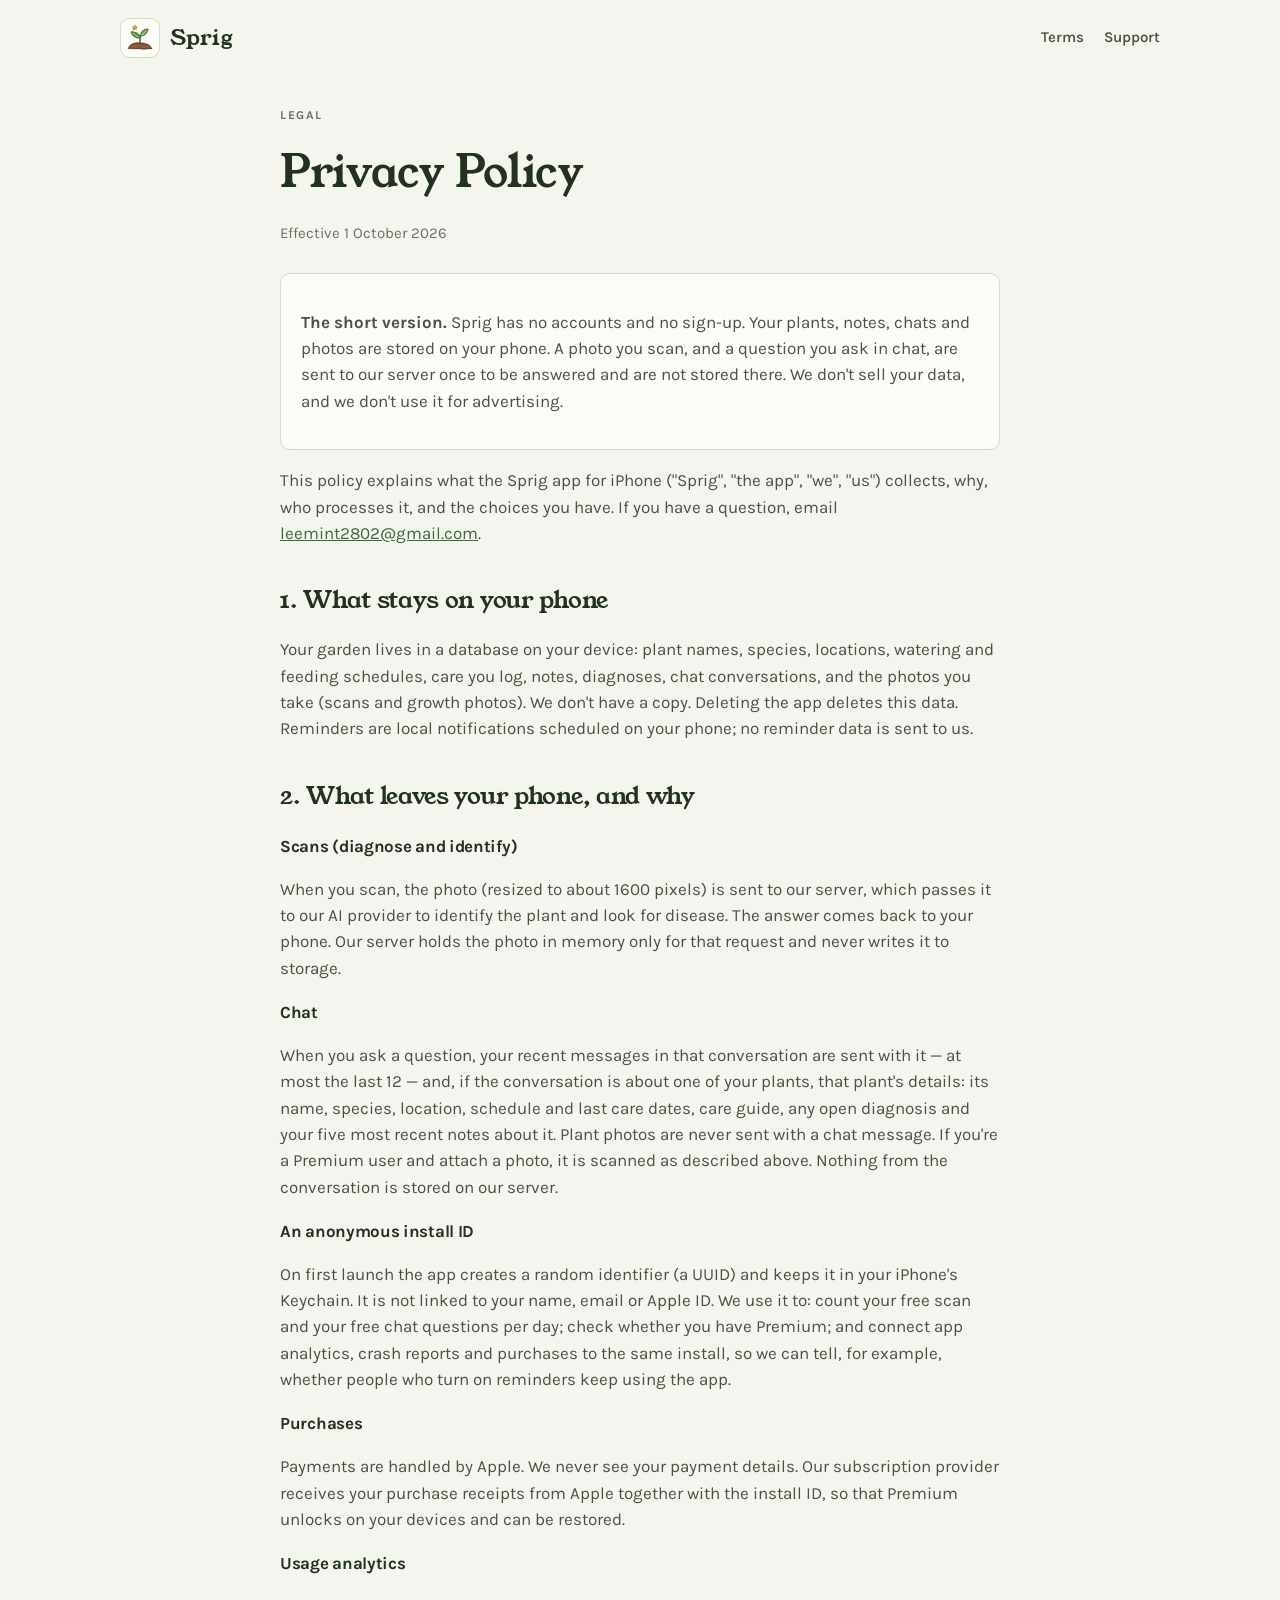
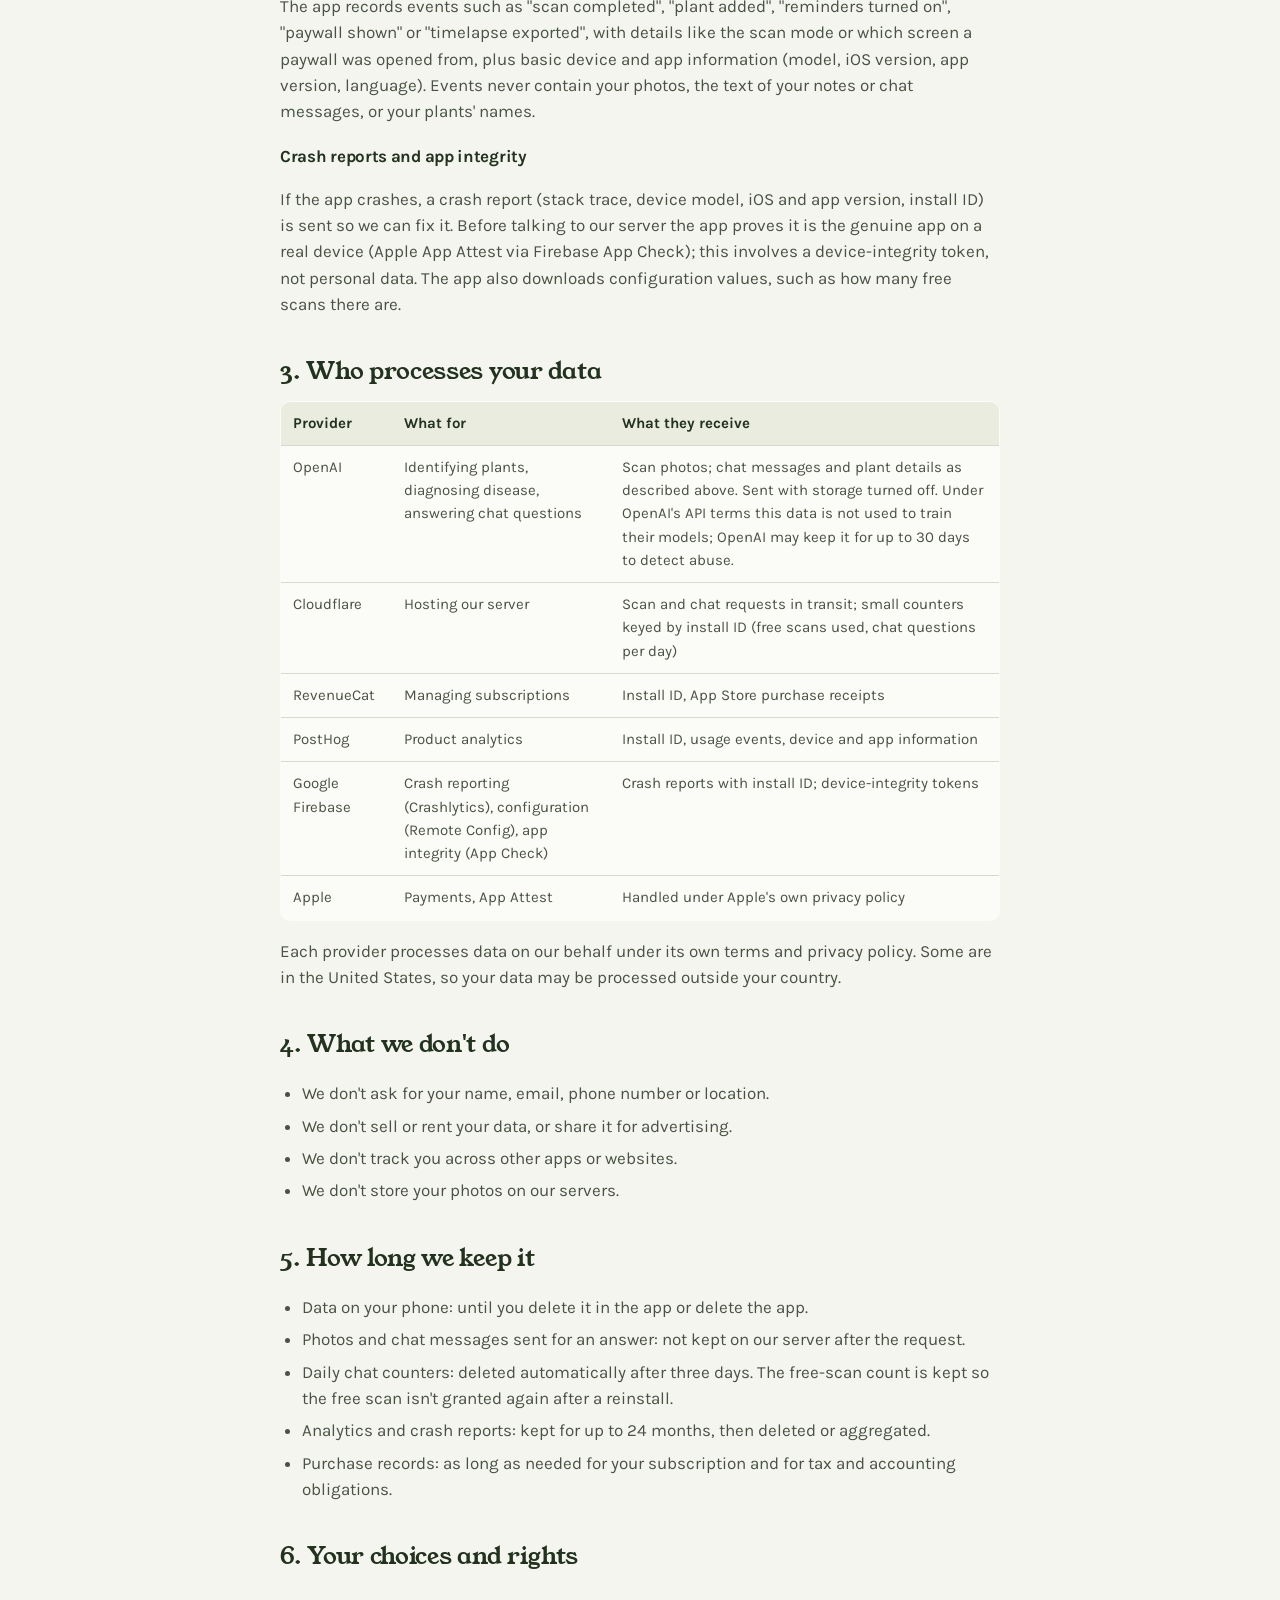
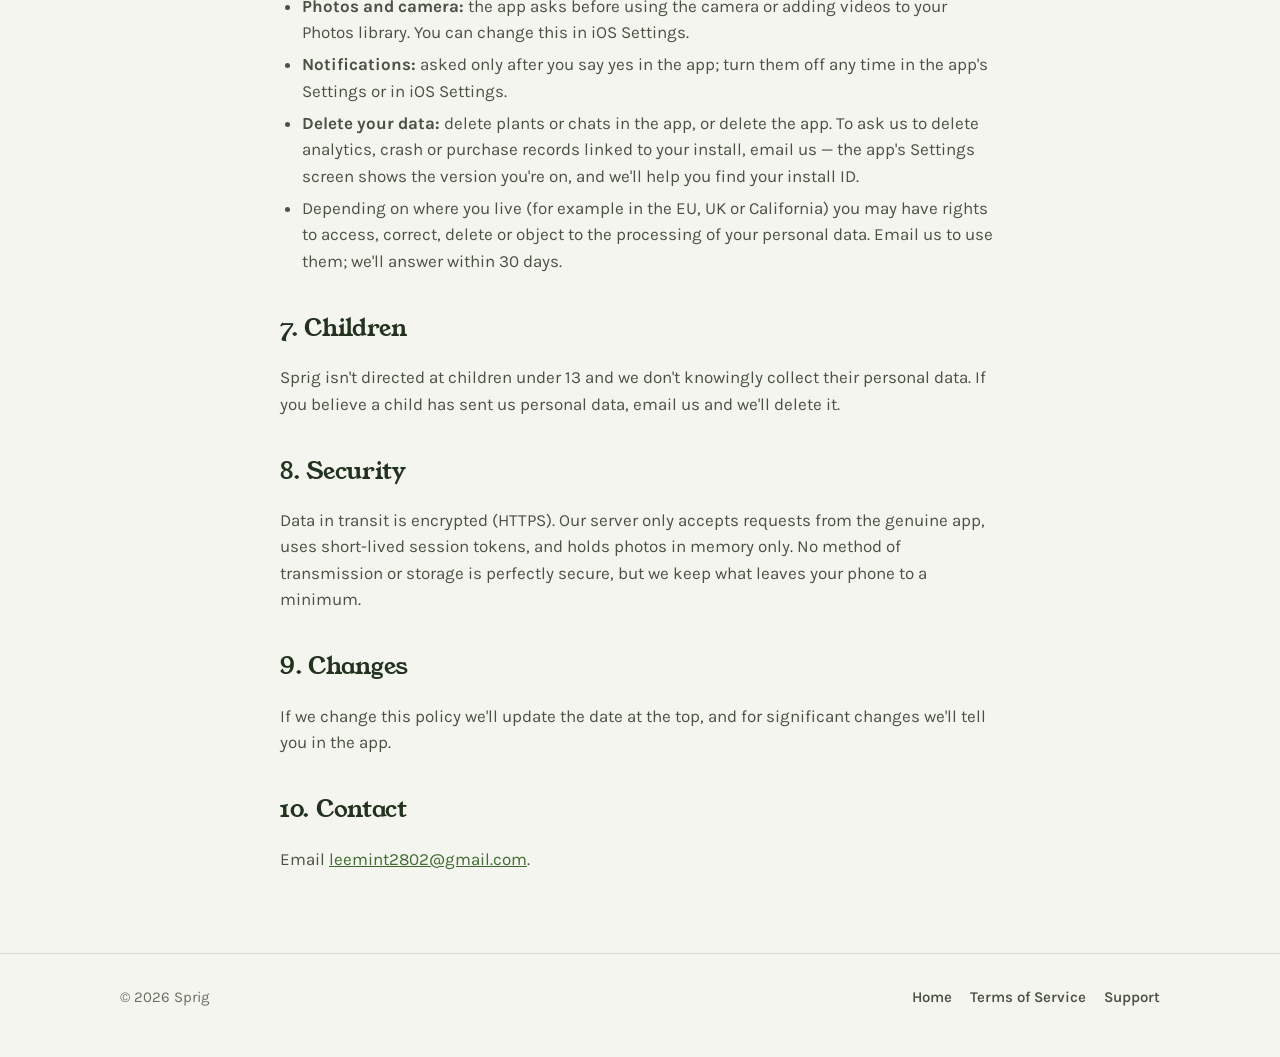
==== privacy.html @ 71e0907e "Landing page, Privacy Policy and Terms of Service Static site in the app's Herbarium style, deployed" ====
<!doctype html>
<html lang="en">
<head>
  <meta charset="utf-8">
  <meta name="viewport" content="width=device-width, initial-scale=1">
  <title>Privacy Policy — Sprig</title>
  <meta name="description" content="How the Sprig plant care app handles your photos, plants and other data.">
  <link rel="icon" type="image/png" href="assets/icons/ic_timelapse.png">
  <link rel="preconnect" href="https://fonts.googleapis.com">
  <link rel="preconnect" href="https://fonts.gstatic.com" crossorigin>
  <link href="https://fonts.googleapis.com/css2?family=Karla:ital,wght@0,400;0,500;0,600;0,700;1,400&family=Young+Serif&display=swap" rel="stylesheet">
  <link rel="stylesheet" href="styles.css">
</head>
<body>
  <header class="wrap top">
    <a class="brand" href="./"><span class="tile"><img src="assets/icons/ic_timelapse.png" alt=""></span><span>Sprig</span></a>
    <nav><a href="terms.html">Terms</a><a href="mailto:leemint2802@gmail.com">Support</a></nav>
  </header>

  <main class="legal">
    <span class="overline">Legal</span>
    <h1>Privacy Policy</h1>
    <p class="updated">Effective 1 October 2026</p>

    <div class="box">
      <p><strong>The short version.</strong> Sprig has no accounts and no sign-up. Your plants, notes, chats and photos are stored on your phone. A photo you scan, and a question you ask in chat, are sent to our server once to be answered and are not stored there. We don't sell your data, and we don't use it for advertising.</p>
    </div>

    <p>This policy explains what the Sprig app for iPhone ("Sprig", "the app", "we", "us") collects, why, who processes it, and the choices you have. If you have a question, email <a href="mailto:leemint2802@gmail.com">leemint2802@gmail.com</a>.</p>

    <h2>1. What stays on your phone</h2>
    <p>Your garden lives in a database on your device: plant names, species, locations, watering and feeding schedules, care you log, notes, diagnoses, chat conversations, and the photos you take (scans and growth photos). We don't have a copy. Deleting the app deletes this data. Reminders are local notifications scheduled on your phone; no reminder data is sent to us.</p>

    <h2>2. What leaves your phone, and why</h2>

    <h3>Scans (diagnose and identify)</h3>
    <p>When you scan, the photo (resized to about 1600 pixels) is sent to our server, which passes it to our AI provider to identify the plant and look for disease. The answer comes back to your phone. Our server holds the photo in memory only for that request and never writes it to storage.</p>

    <h3>Chat</h3>
    <p>When you ask a question, your recent messages in that conversation are sent with it — at most the last 12 — and, if the conversation is about one of your plants, that plant's details: its name, species, location, schedule and last care dates, care guide, any open diagnosis and your five most recent notes about it. Plant photos are never sent with a chat message. If you're a Premium user and attach a photo, it is scanned as described above. Nothing from the conversation is stored on our server.</p>

    <h3>An anonymous install ID</h3>
    <p>On first launch the app creates a random identifier (a UUID) and keeps it in your iPhone's Keychain. It is not linked to your name, email or Apple ID. We use it to: count your free scan and your free chat questions per day; check whether you have Premium; and connect app analytics, crash reports and purchases to the same install, so we can tell, for example, whether people who turn on reminders keep using the app.</p>

    <h3>Purchases</h3>
    <p>Payments are handled by Apple. We never see your payment details. Our subscription provider receives your purchase receipts from Apple together with the install ID, so that Premium unlocks on your devices and can be restored.</p>

    <h3>Usage analytics</h3>
    <p>The app records events such as "scan completed", "plant added", "reminders turned on", "paywall shown" or "timelapse exported", with details like the scan mode or which screen a paywall was opened from, plus basic device and app information (model, iOS version, app version, language). Events never contain your photos, the text of your notes or chat messages, or your plants' names.</p>

    <h3>Crash reports and app integrity</h3>
    <p>If the app crashes, a crash report (stack trace, device model, iOS and app version, install ID) is sent so we can fix it. Before talking to our server the app proves it is the genuine app on a real device (Apple App Attest via Firebase App Check); this involves a device-integrity token, not personal data. The app also downloads configuration values, such as how many free scans there are.</p>

    <h2>3. Who processes your data</h2>
    <table>
      <tr><th>Provider</th><th>What for</th><th>What they receive</th></tr>
      <tr><td>OpenAI</td><td>Identifying plants, diagnosing disease, answering chat questions</td><td>Scan photos; chat messages and plant details as described above. Sent with storage turned off. Under OpenAI's API terms this data is not used to train their models; OpenAI may keep it for up to 30 days to detect abuse.</td></tr>
      <tr><td>Cloudflare</td><td>Hosting our server</td><td>Scan and chat requests in transit; small counters keyed by install ID (free scans used, chat questions per day)</td></tr>
      <tr><td>RevenueCat</td><td>Managing subscriptions</td><td>Install ID, App Store purchase receipts</td></tr>
      <tr><td>PostHog</td><td>Product analytics</td><td>Install ID, usage events, device and app information</td></tr>
      <tr><td>Google Firebase</td><td>Crash reporting (Crashlytics), configuration (Remote Config), app integrity (App Check)</td><td>Crash reports with install ID; device-integrity tokens</td></tr>
      <tr><td>Apple</td><td>Payments, App Attest</td><td>Handled under Apple's own privacy policy</td></tr>
    </table>
    <p>Each provider processes data on our behalf under its own terms and privacy policy. Some are in the United States, so your data may be processed outside your country.</p>

    <h2>4. What we don't do</h2>
    <ul>
      <li>We don't ask for your name, email, phone number or location.</li>
      <li>We don't sell or rent your data, or share it for advertising.</li>
      <li>We don't track you across other apps or websites.</li>
      <li>We don't store your photos on our servers.</li>
    </ul>

    <h2>5. How long we keep it</h2>
    <ul>
      <li>Data on your phone: until you delete it in the app or delete the app.</li>
      <li>Photos and chat messages sent for an answer: not kept on our server after the request.</li>
      <li>Daily chat counters: deleted automatically after three days. The free-scan count is kept so the free scan isn't granted again after a reinstall.</li>
      <li>Analytics and crash reports: kept for up to 24 months, then deleted or aggregated.</li>
      <li>Purchase records: as long as needed for your subscription and for tax and accounting obligations.</li>
    </ul>

    <h2>6. Your choices and rights</h2>
    <ul>
      <li><strong>Photos and camera:</strong> the app asks before using the camera or adding videos to your Photos library. You can change this in iOS Settings.</li>
      <li><strong>Notifications:</strong> asked only after you say yes in the app; turn them off any time in the app's Settings or in iOS Settings.</li>
      <li><strong>Delete your data:</strong> delete plants or chats in the app, or delete the app. To ask us to delete analytics, crash or purchase records linked to your install, email us — the app's Settings screen shows the version you're on, and we'll help you find your install ID.</li>
      <li>Depending on where you live (for example in the EU, UK or California) you may have rights to access, correct, delete or object to the processing of your personal data. Email us to use them; we'll answer within 30 days.</li>
    </ul>

    <h2>7. Children</h2>
    <p>Sprig isn't directed at children under 13 and we don't knowingly collect their personal data. If you believe a child has sent us personal data, email us and we'll delete it.</p>

    <h2>8. Security</h2>
    <p>Data in transit is encrypted (HTTPS). Our server only accepts requests from the genuine app, uses short-lived session tokens, and holds photos in memory only. No method of transmission or storage is perfectly secure, but we keep what leaves your phone to a minimum.</p>

    <h2>9. Changes</h2>
    <p>If we change this policy we'll update the date at the top, and for significant changes we'll tell you in the app.</p>

    <h2>10. Contact</h2>
    <p>Email <a href="mailto:leemint2802@gmail.com">leemint2802@gmail.com</a>.</p>
  </main>

  <footer>
    <div class="wrap row">
      <span>© 2026 Sprig</span>
      <nav><a href="./">Home</a><a href="terms.html">Terms of Service</a><a href="mailto:leemint2802@gmail.com">Support</a></nav>
    </div>
  </footer>
</body>
</html>
---- styles.css ----
/* Sprig — Herbarium tokens, the same as the app (docs/design/plantdoc-tokens.json). */
:root {
  --bg-page: #F4F5EE;
  --bg-card: #FBFBF7;
  --bg-surface: #E9ECDF;
  --bg-sunken: #ECEEE3;
  --text-primary: #23321F;
  --text-body: #4A5244;
  --text-muted: #6A7163;
  --border: #D6DAC9;
  --brand: #3F6B30;
  --brand-tint: #DFE7CF;
  --on-brand: #FBFBF7;
  --paywall: #9E4A17;
  --paywall-tint: #F1E3D2;
  --dark: #151A13;
  --dark-text: #E9ECDD;
  --dark-sub: #A9B19C;
  --accent: #CFE3A0;
  --display: 'Young Serif', Georgia, serif;
  --body: 'Karla', system-ui, -apple-system, sans-serif;
}

* { box-sizing: border-box; }
html { -webkit-text-size-adjust: 100%; }
body {
  margin: 0;
  background: var(--bg-page);
  color: var(--text-primary);
  font: 400 17px/1.55 var(--body);
}
img { max-width: 100%; display: block; }
a { color: var(--brand); }
h1, h2, h3 { font-family: var(--display); font-weight: 400; margin: 0; letter-spacing: -0.3px; }

.wrap { max-width: 1080px; margin: 0 auto; padding: 0 20px; }

/* --- header ----------------------------------------------------------- */
.top {
  display: flex; align-items: center; justify-content: space-between;
  padding-block: 18px;
}
.brand { display: flex; align-items: center; gap: 10px; text-decoration: none; color: var(--text-primary); }
.brand .tile {
  width: 40px; height: 40px; border-radius: 10px; background: var(--bg-card);
  border: 1px solid var(--border); display: grid; place-items: center;
}
.brand .tile img { width: 30px; }
.brand span { font: 400 22px/1 var(--display); }
.top nav { display: flex; gap: 20px; font-weight: 600; font-size: 15px; }
.top nav a { color: var(--text-body); text-decoration: none; }
.top nav a:hover { color: var(--brand); }

/* --- buttons ---------------------------------------------------------- */
.btn {
  display: inline-flex; align-items: center; justify-content: center; gap: 8px;
  height: 54px; padding: 0 22px; border-radius: 8px;
  font: 600 16.5px/1 var(--body); text-decoration: none; border: 0;
}
.btn.primary { background: var(--brand); color: var(--on-brand); }
.btn.outline { background: var(--bg-card); color: var(--text-primary); border: 1px solid var(--border); }
.btn.dark { background: var(--dark); color: var(--dark-text); }
.btn small { font-weight: 500; opacity: .75; }

/* --- hero ------------------------------------------------------------- */
.hero {
  display: grid; grid-template-columns: 1.1fr .9fr; gap: 40px; align-items: center;
  padding-block: 40px 64px;
}
.hero h1 { font-size: clamp(38px, 6vw, 60px); line-height: 1.06; }
.hero p.lead { font-size: 19px; color: var(--text-body); max-width: 520px; margin: 18px 0 28px; }
.hero .cta { display: flex; flex-wrap: wrap; gap: 12px; align-items: center; }
.hero .note { margin-top: 14px; font-size: 14px; color: var(--text-muted); }
.hero-art {
  background: var(--bg-card); border: 1px solid var(--border); border-radius: 12px;
  padding: 24px; display: grid; gap: 14px;
}
.chip {
  display: inline-flex; align-items: center; gap: 6px; height: 28px; padding: 0 10px;
  border-radius: 4px; font-size: 12.5px; font-weight: 700; letter-spacing: .8px; text-transform: uppercase;
}
.chip.alert { background: #F3E1DB; color: #A8322A; }
.chip.ok { background: var(--brand-tint); color: var(--brand); }
.chip.premium { background: var(--paywall-tint); color: var(--paywall); }
.dx { display: flex; gap: 14px; align-items: center; }
.dx .ph {
  width: 84px; height: 84px; border-radius: 8px; flex: none;
  background: var(--bg-sunken); border: 2px dashed #B9BFA8; display: grid; place-items: center;
}
.dx .ph img { width: 44px; opacity: .9; }
.dx h3 { font-size: 24px; color: #A8322A; }
.dx p { margin: 2px 0 0; font-size: 14px; color: var(--text-muted); }
.task {
  display: flex; align-items: center; gap: 12px; padding: 12px; border-radius: 8px;
  border: 1px solid var(--border); background: var(--bg-page);
}
.task img { width: 34px; }
.task b { display: block; font-size: 15.5px; }
.task span { font-size: 13px; color: #A8322A; }
.task .done { margin-left: auto; width: 36px; height: 36px; border-radius: 50%; background: var(--brand-tint); display: grid; place-items: center; }
.task .done img { width: 24px; }

/* --- sections --------------------------------------------------------- */
section { padding: 56px 0; }
.overline { font-size: 12px; font-weight: 700; letter-spacing: 1.6px; text-transform: uppercase; color: var(--text-muted); }
section h2 { font-size: clamp(30px, 4vw, 40px); margin: 8px 0 12px; }
section > .wrap > p.sub { color: var(--text-body); max-width: 620px; margin: 0 0 32px; }

.features { display: grid; grid-template-columns: repeat(2, 1fr); gap: 16px; }
.feature {
  background: var(--bg-card); border: 1px solid var(--border); border-radius: 10px; padding: 24px;
  display: grid; grid-template-columns: 64px 1fr; gap: 16px; align-items: start;
}
.feature .circle { width: 64px; height: 64px; border-radius: 50%; background: var(--brand-tint); display: grid; place-items: center; }
.feature .circle.warm { background: var(--paywall-tint); }
.feature .circle img { width: 42px; }
.feature h3 { font-size: 22px; margin-bottom: 6px; }
.feature p { margin: 0; color: var(--text-body); font-size: 16px; }

.timelapse {
  background: var(--dark); color: var(--dark-text); border-radius: 12px; padding: 40px;
  display: grid; grid-template-columns: 1fr 1fr; gap: 32px; align-items: center;
}
.timelapse h2 { color: var(--dark-text); }
.timelapse p { color: var(--dark-sub); }
.timelapse .overline { color: var(--accent); }
.strip { display: flex; gap: 6px; }
.strip span { flex: 1; height: 120px; border-radius: 6px; }
.timelapse .tag { display: inline-block; margin-top: 8px; color: var(--accent); font-weight: 600; }

.illo { display: grid; grid-template-columns: 1fr 1fr; gap: 32px; align-items: center; }
.illo img { max-width: 360px; margin: 0 auto; }

.plans { display: grid; grid-template-columns: 1fr 1fr; gap: 16px; }
.plan { background: var(--bg-card); border: 1px solid var(--border); border-radius: 10px; padding: 26px; }
.plan.premium { border: 2px solid var(--paywall); background: var(--paywall-tint); }
.plan h3 { font-size: 26px; margin: 10px 0 14px; }
.plan ul { list-style: none; padding: 0; margin: 0; display: grid; gap: 10px; }
.plan li { display: flex; gap: 10px; align-items: flex-start; color: var(--text-body); }
.plan li::before {
  content: '✓'; flex: none; width: 22px; height: 22px; border-radius: 50%;
  background: var(--brand); color: var(--on-brand); font-size: 12px; font-weight: 700;
  display: grid; place-items: center; margin-top: 2px;
}
.plan.premium li::before { background: var(--paywall); }
.plan .price { margin-top: 18px; font-size: 14px; color: var(--text-muted); }

.faq details {
  background: var(--bg-card); border: 1px solid var(--border); border-radius: 8px;
  padding: 16px 20px; margin-bottom: 10px;
}
.faq summary { cursor: pointer; font-weight: 600; font-size: 17px; }
.faq details p { margin: 10px 0 0; color: var(--text-body); }

footer { border-top: 1px solid var(--border); padding: 32px 0 48px; margin-top: 24px; font-size: 15px; color: var(--text-muted); }
footer .row { display: flex; flex-wrap: wrap; gap: 20px; justify-content: space-between; align-items: center; }
footer nav { display: flex; gap: 18px; flex-wrap: wrap; }
footer a { color: var(--text-body); font-weight: 600; text-decoration: none; }

/* --- legal pages ------------------------------------------------------ */
.legal { max-width: 760px; padding: 24px 20px 40px; margin: 0 auto; }
.legal h1 { font-size: clamp(34px, 5vw, 44px); margin: 12px 0 6px; }
.legal .updated { color: var(--text-muted); font-size: 15px; margin-bottom: 28px; }
.legal h2 { font-size: 24px; margin: 36px 0 10px; }
.legal h3 { font: 700 17px/1.4 var(--body); margin: 20px 0 6px; }
.legal p, .legal li { color: var(--text-body); }
.legal ul { padding-left: 22px; }
.legal li { margin: 6px 0; }
.legal .box { background: var(--bg-card); border: 1px solid var(--border); border-radius: 10px; padding: 18px 20px; }
.legal table { width: 100%; border-collapse: collapse; font-size: 15px; background: var(--bg-card); border: 1px solid var(--border); border-radius: 10px; overflow: hidden; }
.legal th, .legal td { text-align: left; padding: 10px 12px; border-bottom: 1px solid var(--border); vertical-align: top; color: var(--text-body); }
.legal th { color: var(--text-primary); background: var(--bg-surface); }

@media (max-width: 820px) {
  .hero, .timelapse, .illo, .plans, .features { grid-template-columns: 1fr; }
  .hero { padding-block-start: 16px; }
  .top nav .hide-sm { display: none; }
  .timelapse { padding: 28px 22px; }
  .feature { grid-template-columns: 52px 1fr; padding: 20px; }
  .feature .circle { width: 52px; height: 52px; }
  .feature .circle img { width: 34px; }
}
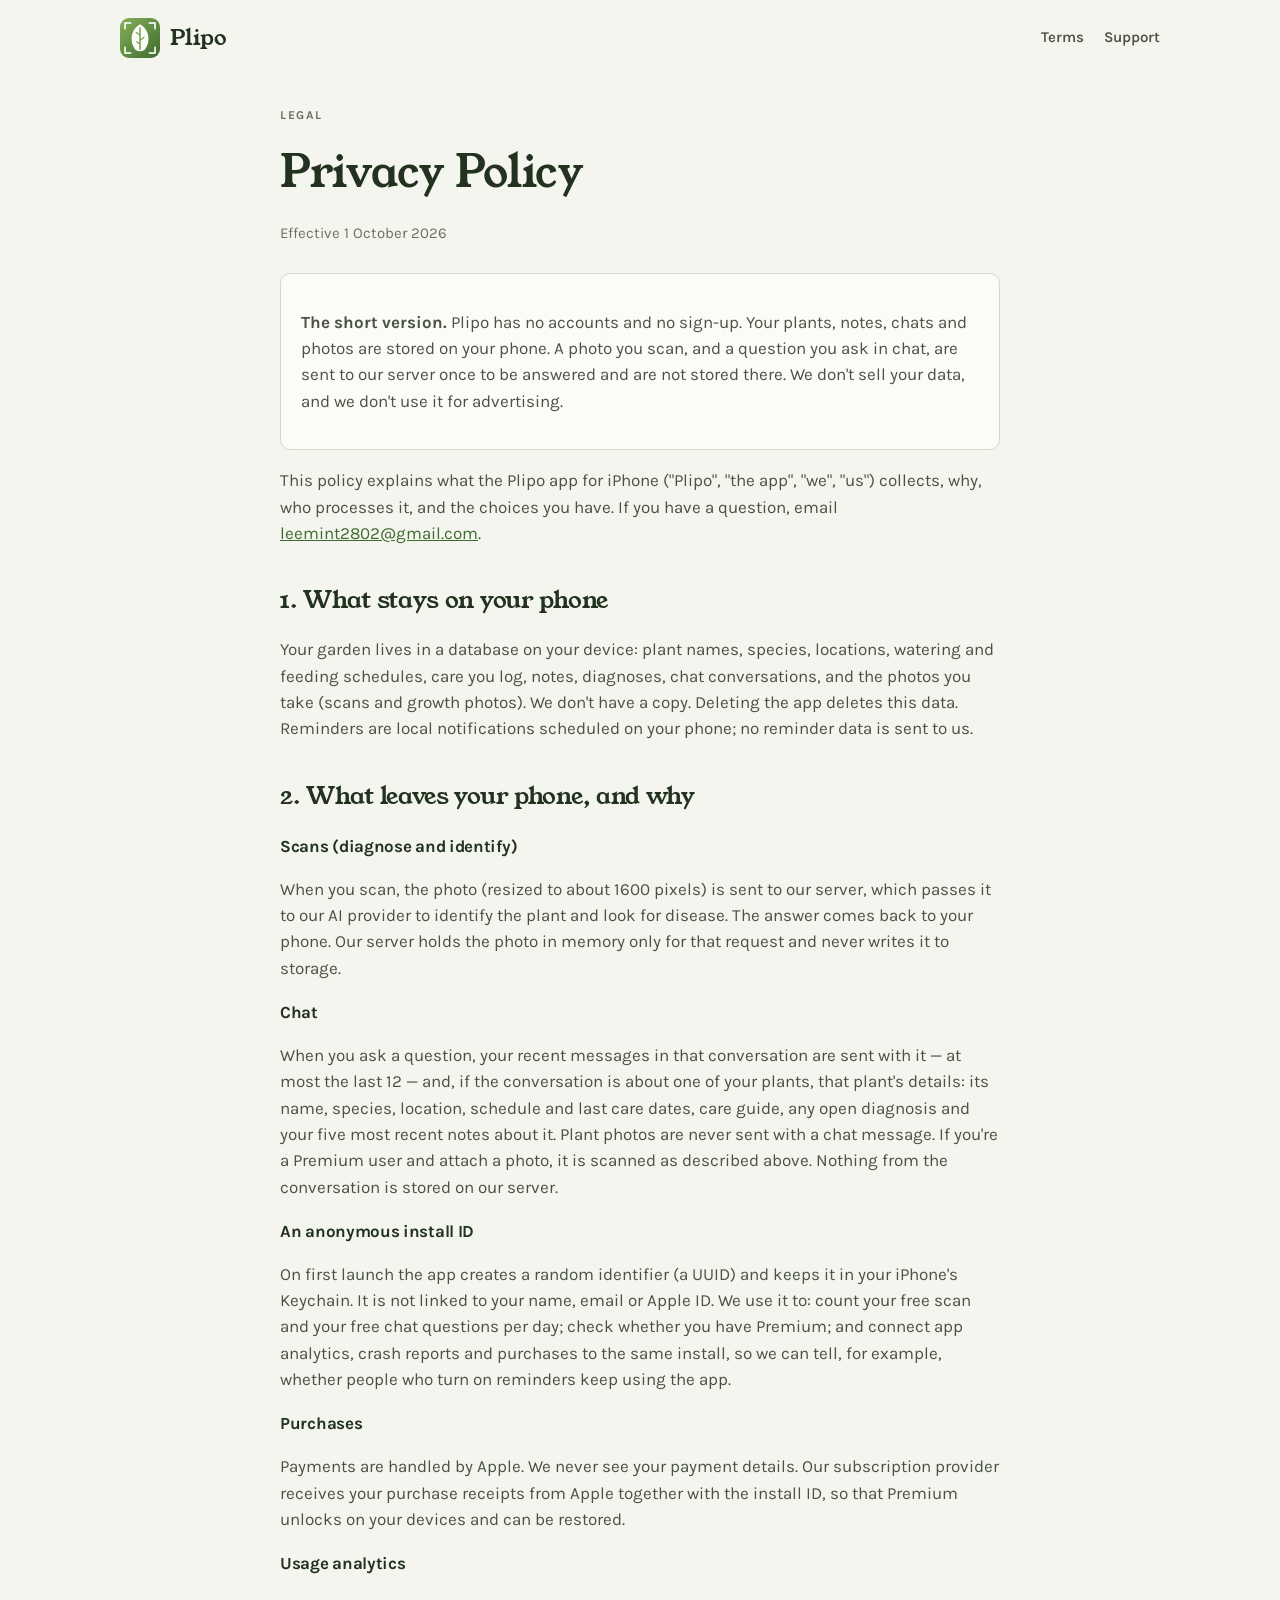
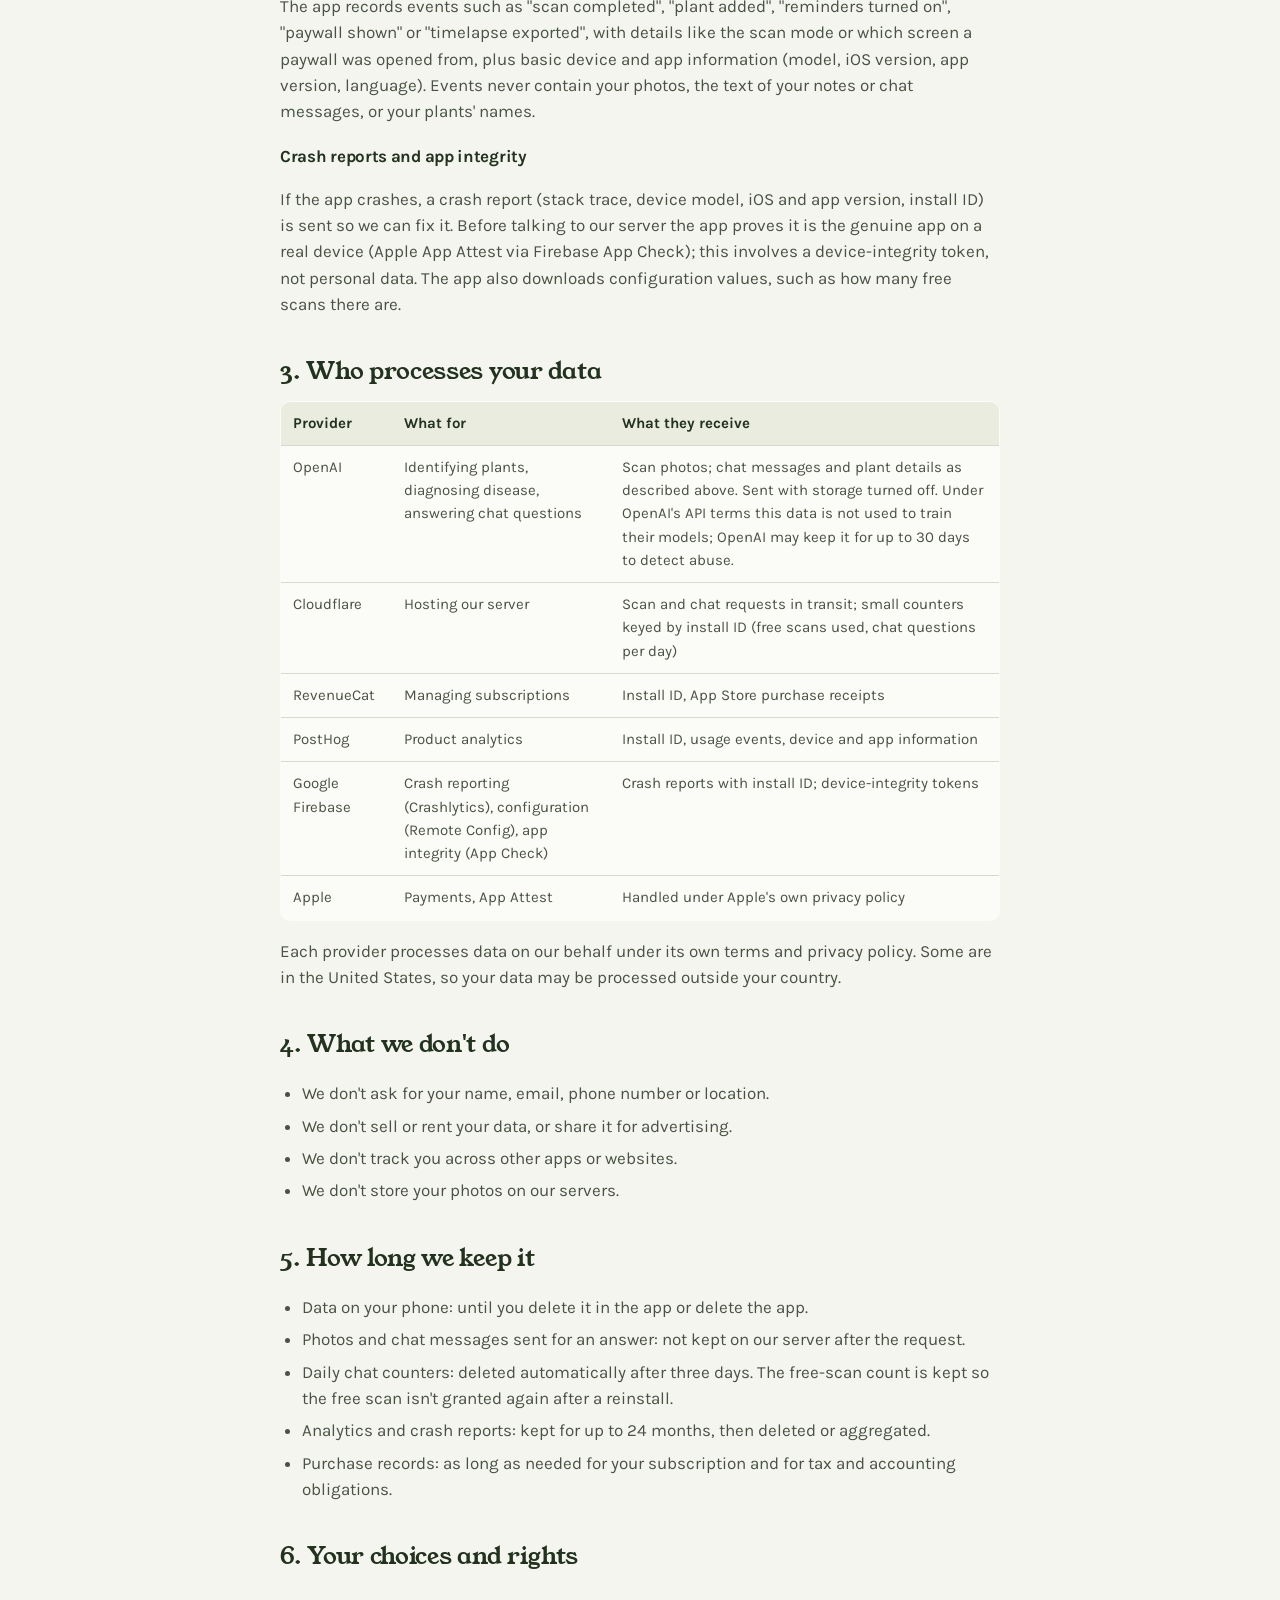
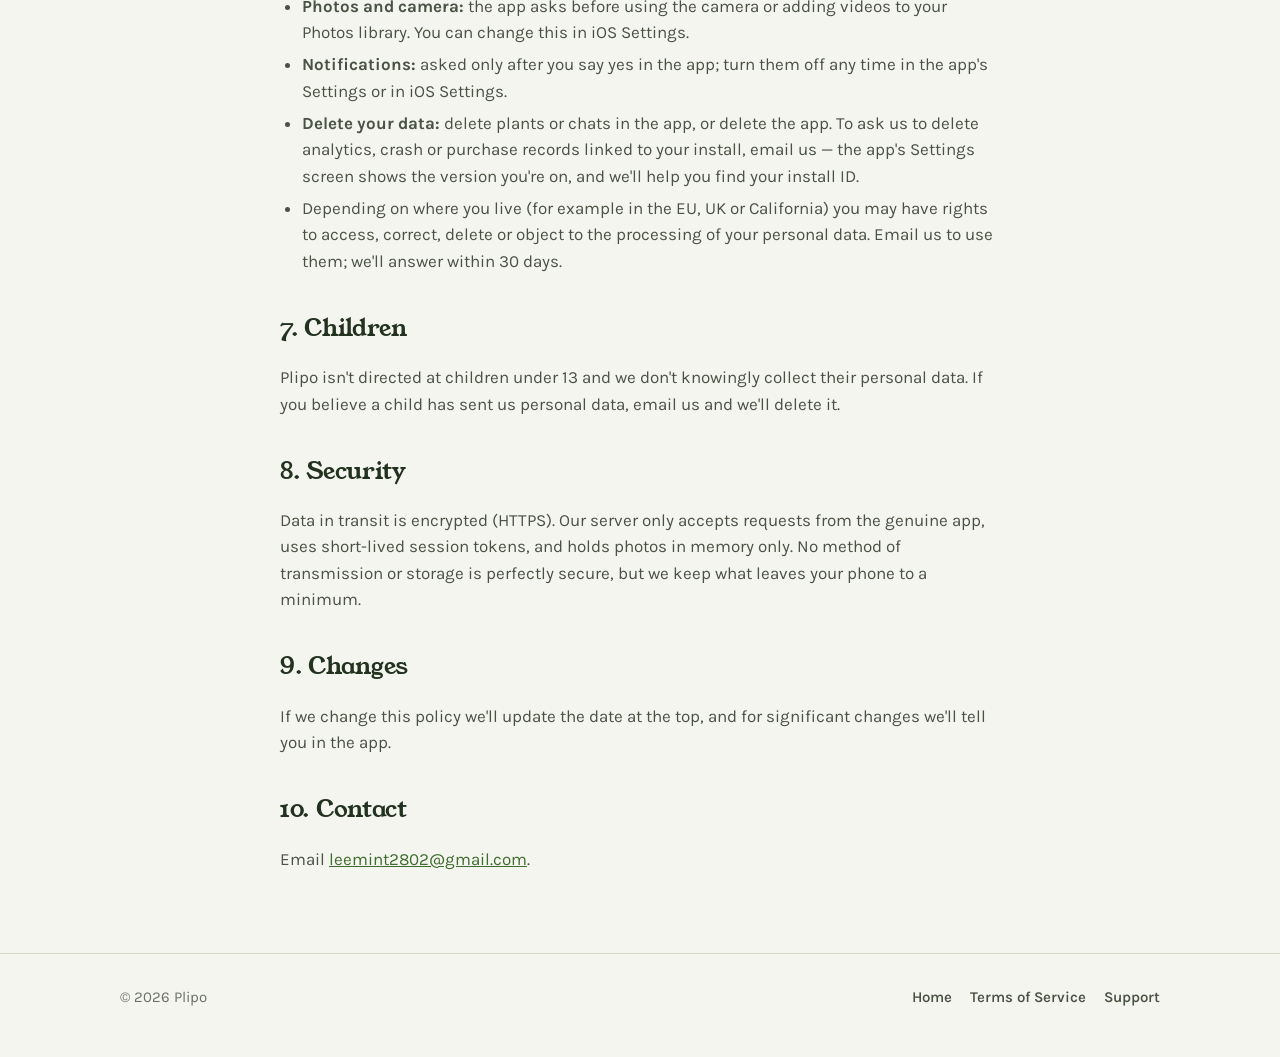
==== commit d9064369: "Rename the app to Plipo; the leaf icon as the site's mark Every Sprig on the landing page, Privacy P" ====
--- a/privacy.html
+++ b/privacy.html
@@ -3,9 +3,9 @@
 <head>
   <meta charset="utf-8">
   <meta name="viewport" content="width=device-width, initial-scale=1">
-  <title>Privacy Policy — Sprig</title>
-  <meta name="description" content="How the Sprig plant care app handles your photos, plants and other data.">
-  <link rel="icon" type="image/png" href="assets/icons/ic_timelapse.png">
+  <title>Privacy Policy — Plipo</title>
+  <meta name="description" content="How the Plipo plant care app handles your photos, plants and other data.">
+  <link rel="icon" type="image/png" href="assets/img/app_icon.png">
   <link rel="preconnect" href="https://fonts.googleapis.com">
   <link rel="preconnect" href="https://fonts.gstatic.com" crossorigin>
   <link href="https://fonts.googleapis.com/css2?family=Karla:ital,wght@0,400;0,500;0,600;0,700;1,400&family=Young+Serif&display=swap" rel="stylesheet">
@@ -13,7 +13,7 @@
 </head>
 <body>
   <header class="wrap top">
-    <a class="brand" href="./"><span class="tile"><img src="assets/icons/ic_timelapse.png" alt=""></span><span>Sprig</span></a>
+    <a class="brand" href="./"><img class="mark" src="assets/img/app_icon.png" alt=""><span>Plipo</span></a>
     <nav><a href="terms.html">Terms</a><a href="mailto:leemint2802@gmail.com">Support</a></nav>
   </header>
 
@@ -23,10 +23,10 @@
     <p class="updated">Effective 1 October 2026</p>
 
     <div class="box">
-      <p><strong>The short version.</strong> Sprig has no accounts and no sign-up. Your plants, notes, chats and photos are stored on your phone. A photo you scan, and a question you ask in chat, are sent to our server once to be answered and are not stored there. We don't sell your data, and we don't use it for advertising.</p>
+      <p><strong>The short version.</strong> Plipo has no accounts and no sign-up. Your plants, notes, chats and photos are stored on your phone. A photo you scan, and a question you ask in chat, are sent to our server once to be answered and are not stored there. We don't sell your data, and we don't use it for advertising.</p>
     </div>
 
-    <p>This policy explains what the Sprig app for iPhone ("Sprig", "the app", "we", "us") collects, why, who processes it, and the choices you have. If you have a question, email <a href="mailto:leemint2802@gmail.com">leemint2802@gmail.com</a>.</p>
+    <p>This policy explains what the Plipo app for iPhone ("Plipo", "the app", "we", "us") collects, why, who processes it, and the choices you have. If you have a question, email <a href="mailto:leemint2802@gmail.com">leemint2802@gmail.com</a>.</p>
 
     <h2>1. What stays on your phone</h2>
     <p>Your garden lives in a database on your device: plant names, species, locations, watering and feeding schedules, care you log, notes, diagnoses, chat conversations, and the photos you take (scans and growth photos). We don't have a copy. Deleting the app deletes this data. Reminders are local notifications scheduled on your phone; no reminder data is sent to us.</p>
@@ -89,7 +89,7 @@
     </ul>
 
     <h2>7. Children</h2>
-    <p>Sprig isn't directed at children under 13 and we don't knowingly collect their personal data. If you believe a child has sent us personal data, email us and we'll delete it.</p>
+    <p>Plipo isn't directed at children under 13 and we don't knowingly collect their personal data. If you believe a child has sent us personal data, email us and we'll delete it.</p>
 
     <h2>8. Security</h2>
     <p>Data in transit is encrypted (HTTPS). Our server only accepts requests from the genuine app, uses short-lived session tokens, and holds photos in memory only. No method of transmission or storage is perfectly secure, but we keep what leaves your phone to a minimum.</p>
@@ -103,7 +103,7 @@
 
   <footer>
     <div class="wrap row">
-      <span>© 2026 Sprig</span>
+      <span>© 2026 Plipo</span>
       <nav><a href="./">Home</a><a href="terms.html">Terms of Service</a><a href="mailto:leemint2802@gmail.com">Support</a></nav>
     </div>
   </footer>
--- a/styles.css
+++ b/styles.css
@@ -41,11 +41,7 @@
   padding-block: 18px;
 }
 .brand { display: flex; align-items: center; gap: 10px; text-decoration: none; color: var(--text-primary); }
-.brand .tile {
-  width: 40px; height: 40px; border-radius: 10px; background: var(--bg-card);
-  border: 1px solid var(--border); display: grid; place-items: center;
-}
-.brand .tile img { width: 30px; }
+.brand .mark { width: 40px; height: 40px; border-radius: 9px; display: block; }
 .brand span { font: 400 22px/1 var(--display); }
 .top nav { display: flex; gap: 20px; font-weight: 600; font-size: 15px; }
 .top nav a { color: var(--text-body); text-decoration: none; }
@@ -119,13 +115,21 @@
 
 .timelapse {
   background: var(--dark); color: var(--dark-text); border-radius: 12px; padding: 40px;
-  display: grid; grid-template-columns: 1fr 1fr; gap: 32px; align-items: center;
-}
+  display: grid; grid-template-columns: minmax(0, 1fr); gap: 28px;
+}
+.timelapse > div:first-child { max-width: 620px; }
 .timelapse h2 { color: var(--dark-text); }
 .timelapse p { color: var(--dark-sub); }
 .timelapse .overline { color: var(--accent); }
-.strip { display: flex; gap: 6px; }
-.strip span { flex: 1; height: 120px; border-radius: 6px; }
+.strip { display: grid; grid-template-columns: repeat(7, minmax(0, 1fr)); gap: 10px; }
+.strip figure { margin: 0; position: relative; min-width: 0; }
+.strip img { width: 100%; aspect-ratio: 9 / 16; border-radius: 6px; object-fit: cover; }
+.strip figure:last-child img { outline: 2.5px solid var(--bg-page); outline-offset: -2.5px; }
+.strip figcaption {
+  position: absolute; left: 4px; top: 4px; padding: 1px 5px; border-radius: 4px;
+  background: var(--brand); color: var(--on-brand); font-size: 12px; font-weight: 700;
+  white-space: nowrap; line-height: 1.5;
+}
 .timelapse .tag { display: inline-block; margin-top: 8px; color: var(--accent); font-weight: 600; }
 
 .illo { display: grid; grid-template-columns: 1fr 1fr; gap: 32px; align-items: center; }
@@ -180,3 +184,25 @@
   .feature .circle { width: 52px; height: 52px; }
   .feature .circle img { width: 34px; }
 }
+
+/* --- App Store: live after launch, "coming soon" before -------------- */
+body.prelaunch .store-live { display: none !important; }
+body:not(.prelaunch) .store-soon { display: none !important; }
+.get {
+  background: var(--bg-card); border: 1px solid var(--border); border-radius: 12px; padding: 36px 40px;
+  display: grid; grid-template-columns: 1fr auto; gap: 32px; align-items: center;
+}
+.get h2 { margin-top: 8px; }
+.get img { border-radius: 10px; }
+.get img.art { width: 260px; border-radius: 0; }
+@media (max-width: 820px) {
+  .get img.art { display: none; }
+  .get { grid-template-columns: 1fr; padding: 26px 22px; }
+}
+
+.btn .apple { width: 17px; height: 20px; flex: none; margin-top: -2px; }
+@media (max-width: 520px) {
+  .strip { grid-template-columns: repeat(4, minmax(0, 1fr)); }
+  .strip { gap: 6px; }
+  .strip figure:nth-child(-n+3) { display: none; }  /* phones: the last four weeks */
+}
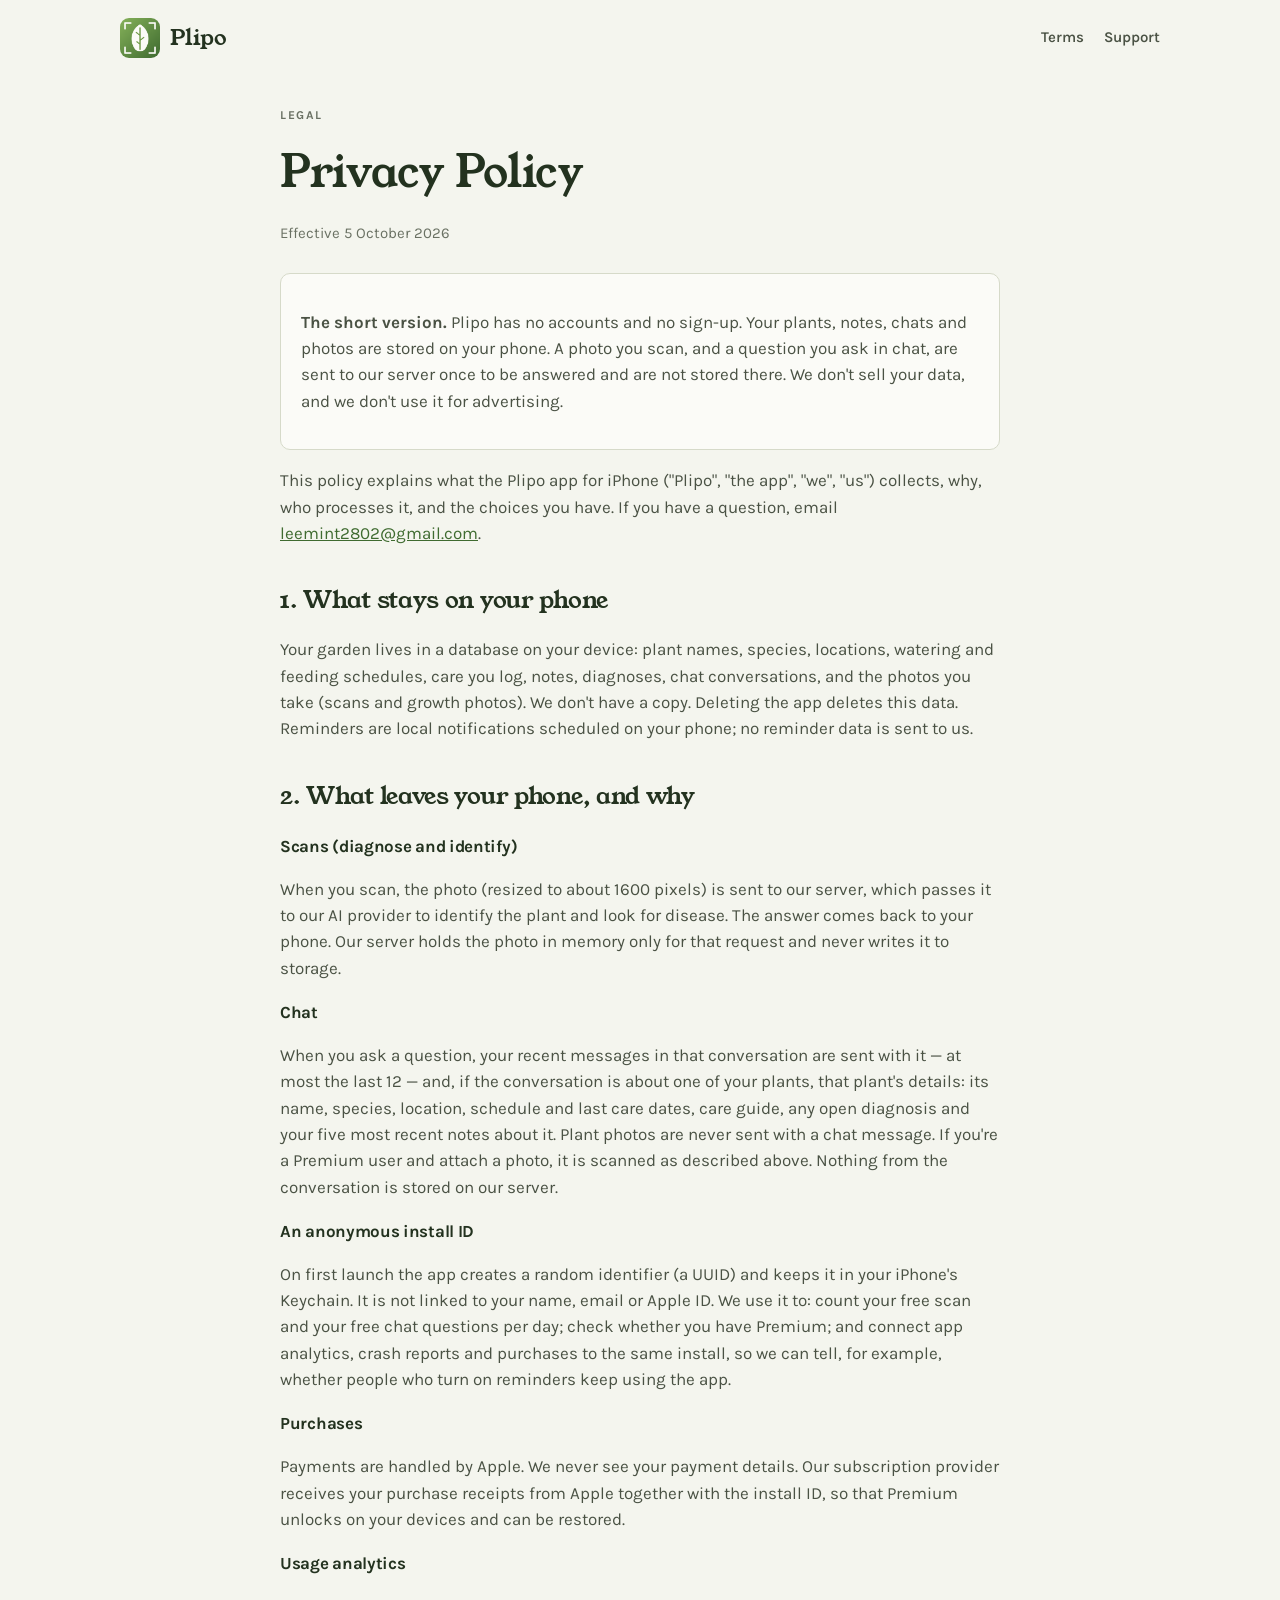
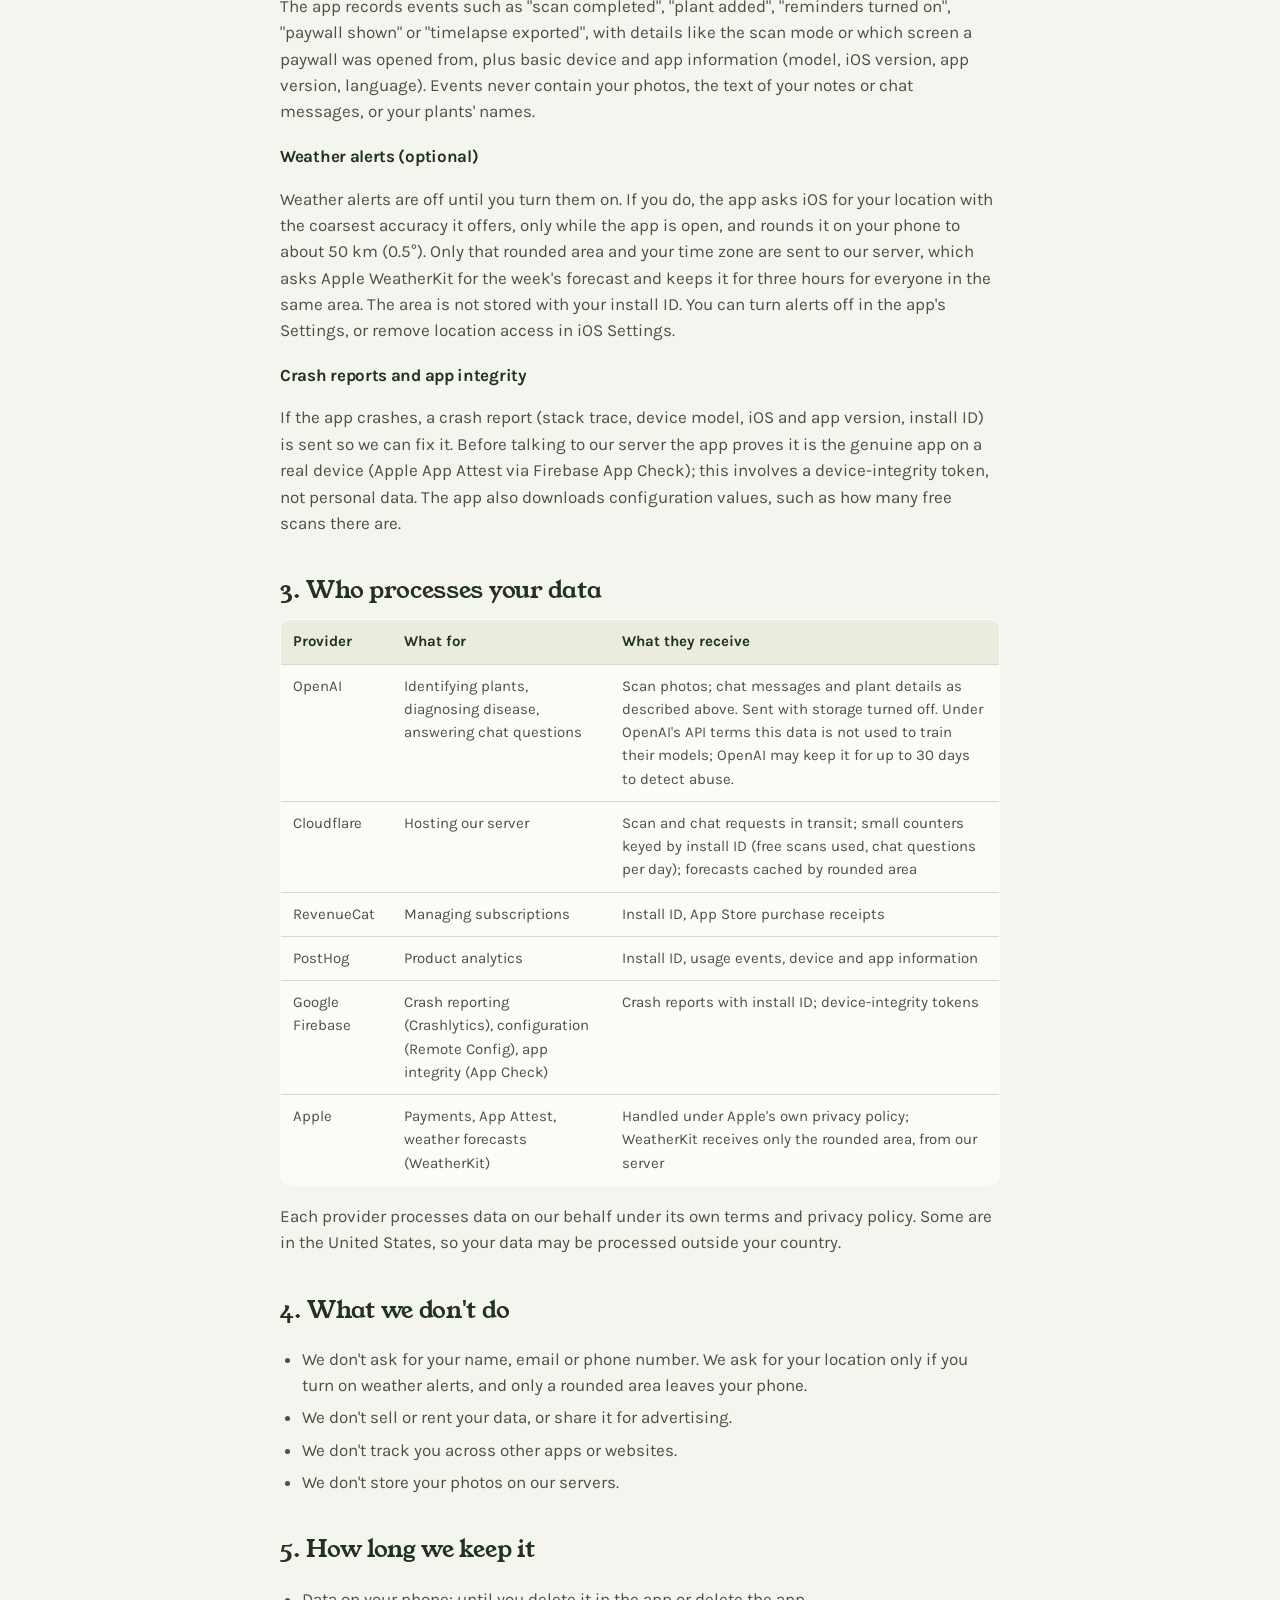
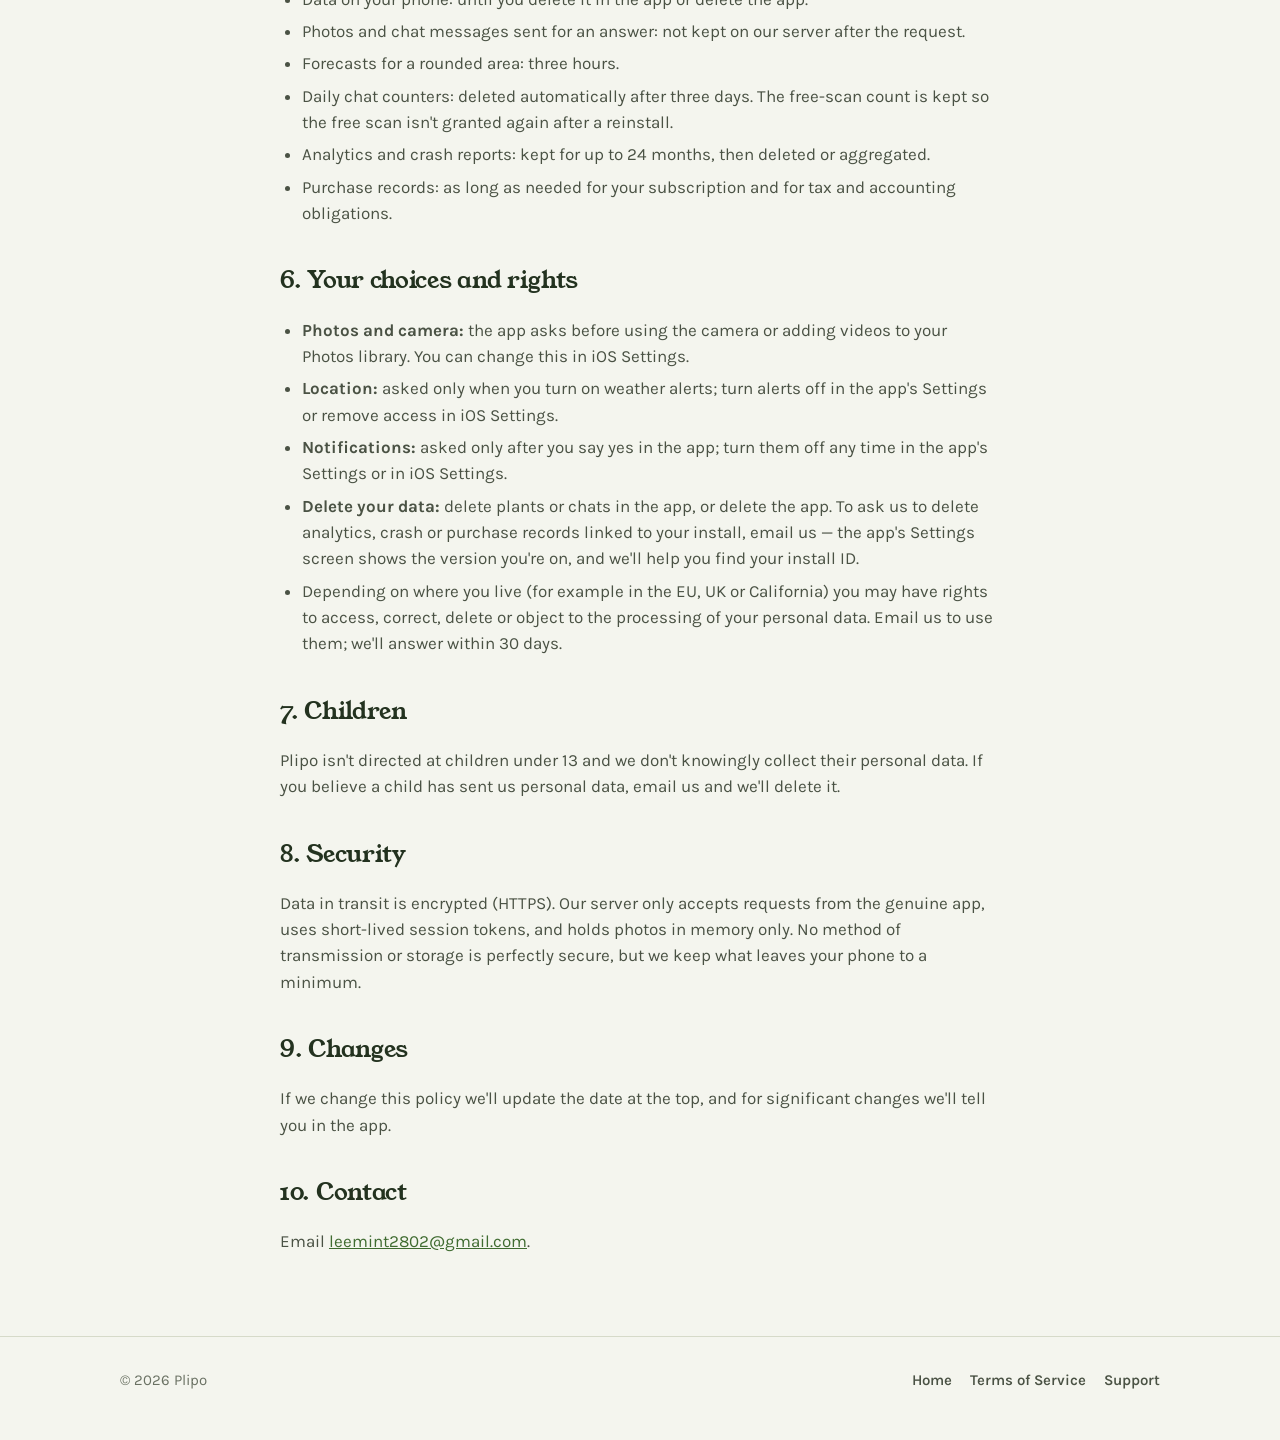
==== commit 6c7c63de: "Privacy Policy: weather alerts and the location they use The app's weather alerts ask for location w" ====
--- a/privacy.html
+++ b/privacy.html
@@ -20,7 +20,7 @@
   <main class="legal">
     <span class="overline">Legal</span>
     <h1>Privacy Policy</h1>
-    <p class="updated">Effective 1 October 2026</p>
+    <p class="updated">Effective 5 October 2026</p>
 
     <div class="box">
       <p><strong>The short version.</strong> Plipo has no accounts and no sign-up. Your plants, notes, chats and photos are stored on your phone. A photo you scan, and a question you ask in chat, are sent to our server once to be answered and are not stored there. We don't sell your data, and we don't use it for advertising.</p>
@@ -48,6 +48,9 @@
     <h3>Usage analytics</h3>
     <p>The app records events such as "scan completed", "plant added", "reminders turned on", "paywall shown" or "timelapse exported", with details like the scan mode or which screen a paywall was opened from, plus basic device and app information (model, iOS version, app version, language). Events never contain your photos, the text of your notes or chat messages, or your plants' names.</p>
 
+    <h3>Weather alerts (optional)</h3>
+    <p>Weather alerts are off until you turn them on. If you do, the app asks iOS for your location with the coarsest accuracy it offers, only while the app is open, and rounds it on your phone to about 50 km (0.5°). Only that rounded area and your time zone are sent to our server, which asks Apple WeatherKit for the week's forecast and keeps it for three hours for everyone in the same area. The area is not stored with your install ID. You can turn alerts off in the app's Settings, or remove location access in iOS Settings.</p>
+
     <h3>Crash reports and app integrity</h3>
     <p>If the app crashes, a crash report (stack trace, device model, iOS and app version, install ID) is sent so we can fix it. Before talking to our server the app proves it is the genuine app on a real device (Apple App Attest via Firebase App Check); this involves a device-integrity token, not personal data. The app also downloads configuration values, such as how many free scans there are.</p>
 
@@ -55,17 +58,17 @@
     <table>
       <tr><th>Provider</th><th>What for</th><th>What they receive</th></tr>
       <tr><td>OpenAI</td><td>Identifying plants, diagnosing disease, answering chat questions</td><td>Scan photos; chat messages and plant details as described above. Sent with storage turned off. Under OpenAI's API terms this data is not used to train their models; OpenAI may keep it for up to 30 days to detect abuse.</td></tr>
-      <tr><td>Cloudflare</td><td>Hosting our server</td><td>Scan and chat requests in transit; small counters keyed by install ID (free scans used, chat questions per day)</td></tr>
+      <tr><td>Cloudflare</td><td>Hosting our server</td><td>Scan and chat requests in transit; small counters keyed by install ID (free scans used, chat questions per day); forecasts cached by rounded area</td></tr>
       <tr><td>RevenueCat</td><td>Managing subscriptions</td><td>Install ID, App Store purchase receipts</td></tr>
       <tr><td>PostHog</td><td>Product analytics</td><td>Install ID, usage events, device and app information</td></tr>
       <tr><td>Google Firebase</td><td>Crash reporting (Crashlytics), configuration (Remote Config), app integrity (App Check)</td><td>Crash reports with install ID; device-integrity tokens</td></tr>
-      <tr><td>Apple</td><td>Payments, App Attest</td><td>Handled under Apple's own privacy policy</td></tr>
+      <tr><td>Apple</td><td>Payments, App Attest, weather forecasts (WeatherKit)</td><td>Handled under Apple's own privacy policy; WeatherKit receives only the rounded area, from our server</td></tr>
     </table>
     <p>Each provider processes data on our behalf under its own terms and privacy policy. Some are in the United States, so your data may be processed outside your country.</p>
 
     <h2>4. What we don't do</h2>
     <ul>
-      <li>We don't ask for your name, email, phone number or location.</li>
+      <li>We don't ask for your name, email or phone number. We ask for your location only if you turn on weather alerts, and only a rounded area leaves your phone.</li>
       <li>We don't sell or rent your data, or share it for advertising.</li>
       <li>We don't track you across other apps or websites.</li>
       <li>We don't store your photos on our servers.</li>
@@ -75,6 +78,7 @@
     <ul>
       <li>Data on your phone: until you delete it in the app or delete the app.</li>
       <li>Photos and chat messages sent for an answer: not kept on our server after the request.</li>
+      <li>Forecasts for a rounded area: three hours.</li>
       <li>Daily chat counters: deleted automatically after three days. The free-scan count is kept so the free scan isn't granted again after a reinstall.</li>
       <li>Analytics and crash reports: kept for up to 24 months, then deleted or aggregated.</li>
       <li>Purchase records: as long as needed for your subscription and for tax and accounting obligations.</li>
@@ -83,6 +87,7 @@
     <h2>6. Your choices and rights</h2>
     <ul>
       <li><strong>Photos and camera:</strong> the app asks before using the camera or adding videos to your Photos library. You can change this in iOS Settings.</li>
+      <li><strong>Location:</strong> asked only when you turn on weather alerts; turn alerts off in the app's Settings or remove access in iOS Settings.</li>
       <li><strong>Notifications:</strong> asked only after you say yes in the app; turn them off any time in the app's Settings or in iOS Settings.</li>
       <li><strong>Delete your data:</strong> delete plants or chats in the app, or delete the app. To ask us to delete analytics, crash or purchase records linked to your install, email us — the app's Settings screen shows the version you're on, and we'll help you find your install ID.</li>
       <li>Depending on where you live (for example in the EU, UK or California) you may have rights to access, correct, delete or object to the processing of your personal data. Email us to use them; we'll answer within 30 days.</li>
